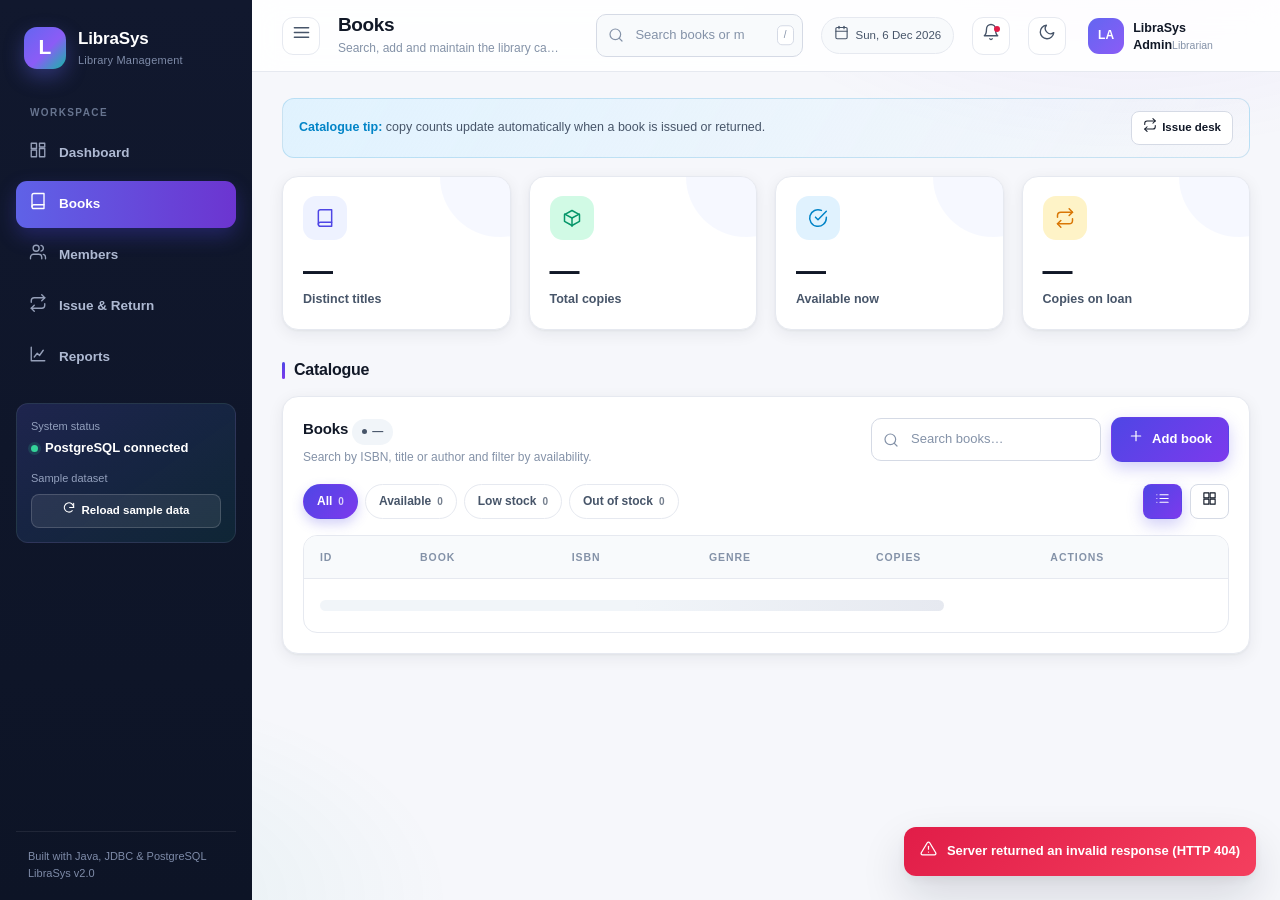
==== web/books.html @ 46d4fd9f "Build LibraSys web UI with modern UX and INR support" ====
<!DOCTYPE html>
<html lang="en">
<head>
<meta charset="utf-8">
<meta name="viewport" content="width=device-width, initial-scale=1">
<title>Books — LibraSys</title>
<link rel="stylesheet" href="css/styles.css">
</head>
<body data-page="books">

<div class="app">
<div class="mobile-overlay" id="mobileOverlay"></div>

<aside class="sidebar" id="sidebar">
    <div class="brand"><div class="brand-mark">L</div><div><div class="brand-name">LibraSys</div><div class="brand-sub">Library Management</div></div></div>
    <div class="nav-label">Workspace</div>
    <nav class="nav">
        <a href="index.html" data-page="dashboard"><span data-icon="dashboard" data-size="18"></span><span>Dashboard</span></a>
        <a href="books.html" data-page="books"><span data-icon="book" data-size="18"></span><span>Books</span></a>
        <a href="members.html" data-page="members"><span data-icon="users" data-size="18"></span><span>Members</span></a>
        <a href="loans.html" data-page="loans"><span data-icon="swap" data-size="18"></span><span>Issue &amp; Return</span></a>
        <a href="reports.html" data-page="reports"><span data-icon="chart" data-size="18"></span><span>Reports</span></a>
    </nav>
    <div class="sidebar-card">
        <div class="label">System status</div><div class="value"><span class="status-dot"></span>PostgreSQL connected</div>
        <div class="label" style="margin-top:12px">Sample dataset</div>
        <button class="btn btn-sm btn-block" id="resetDataBtn" style="margin-top:7px;background:rgba(255,255,255,.08);border-color:rgba(255,255,255,.16);color:#fff">
            <span data-icon="refresh" data-size="14"></span> Reload sample data
        </button>
    </div>
    <div class="sidebar-foot">Built with Java, JDBC &amp; PostgreSQL<br>LibraSys v2.0</div>
</aside>

<div class="main">
    <header class="topbar">
        <button class="icon-btn menu-btn" id="menuBtn" aria-label="Open navigation"><span data-icon="menu" data-size="19"></span></button>
        <div class="page-heading"><h1 class="page-title">Books</h1><div class="page-subtitle">Search, add and maintain the library catalogue</div></div>
        <div class="topbar-spacer"></div>
        <div class="global-search">
            <span class="search-icon" data-icon="search" data-size="16"></span>
            <input class="input" id="globalSearch" type="search" placeholder="Search books or members…" autocomplete="off" aria-label="Global search">
            <span class="search-hint">/</span><div class="search-results" id="searchResults"></div>
        </div>
        <span class="today-pill"><span data-icon="calendar" data-size="15"></span><span id="todayText"></span></span>
        <button class="icon-btn" id="alertBtn" title="Notifications" aria-label="Notifications"><span data-icon="bell" data-size="18"></span><span class="dot"></span></button>
        <button class="icon-btn" id="themeBtn" title="Toggle theme" aria-label="Toggle theme"><span data-icon="moon" data-size="18"></span></button>
        <div class="user-chip"><span class="avatar" style="background:linear-gradient(135deg,#6366f1,#8b5cf6)">LA</span><span class="meta"><span class="name">LibraSys Admin</span><span class="role">Librarian</span></span></div>
    </header>

    <main class="content">
        <div class="notice">
            <span><strong>Catalogue tip:</strong> copy counts update automatically when a book is issued or returned.</span>
            <a class="btn btn-sm" href="loans.html"><span data-icon="swap" data-size="14"></span> Issue desk</a>
        </div>

        <section class="grid grid-4">
            <div class="card stat-card"><div class="stat-top"><div class="stat-icon-tile" data-icon="book" data-size="20"></div></div><div class="stat-value" id="bookStatTitles">—</div><div class="stat-label">Distinct titles</div></div>
            <div class="card stat-card teal"><div class="stat-top"><div class="stat-icon-tile" data-icon="box" data-size="20"></div></div><div class="stat-value" id="bookStatCopies">—</div><div class="stat-label">Total copies</div></div>
            <div class="card stat-card sky"><div class="stat-top"><div class="stat-icon-tile" data-icon="checkCircle" data-size="20"></div></div><div class="stat-value" id="bookStatAvailable">—</div><div class="stat-label">Available now</div></div>
            <div class="card stat-card amber"><div class="stat-top"><div class="stat-icon-tile" data-icon="swap" data-size="20"></div></div><div class="stat-value" id="bookStatOnLoan">—</div><div class="stat-label">Copies on loan</div></div>
        </section>

        <h2 class="section-title">Catalogue</h2>
        <section class="card">
            <div class="card-head">
                <div><h2 class="card-title">Books <span class="badge neutral" id="bookCount">—</span></h2><div class="card-sub">Search by ISBN, title or author and filter by availability.</div></div>
                <div class="toolbar">
                    <div class="search-box" style="width:230px">
                        <span class="search-icon" data-icon="search" data-size="16"></span>
                        <input class="input" id="bookSearch" type="search" placeholder="Search books…" value="">
                    </div>
                    <button class="btn btn-primary" id="addBookBtn"><span data-icon="plus" data-size="16"></span> Add book</button>
                </div>
            </div>
            <div class="toolbar" style="margin-bottom:16px">
                <div class="chips" id="bookChips">
                    <button class="chip active" data-filter="all">All <span class="n" id="chipAll">0</span></button>
                    <button class="chip" data-filter="available">Available <span class="n" id="chipAvailable">0</span></button>
                    <button class="chip" data-filter="low">Low stock <span class="n" id="chipLow">0</span></button>
                    <button class="chip" data-filter="out">Out of stock <span class="n" id="chipOut">0</span></button>
                </div>
                <div class="toolbar-right">
                    <button class="btn btn-sm btn-primary" data-layout="table" title="Table view"><span data-icon="list" data-size="15"></span></button>
                    <button class="btn btn-sm" data-layout="grid" title="Card view"><span data-icon="grid" data-size="15"></span></button>
                </div>
            </div>
            <div id="booksTableWrap" class="table-shell">
                <table>
                    <thead><tr><th>ID</th><th>Book</th><th>ISBN</th><th>Genre</th><th>Copies</th><th>Actions</th></tr></thead>
                    <tbody id="booksBody"><tr><td colspan="6"><div class="skeleton line" style="width:70%"></div></td></tr></tbody>
                </table>
            </div>
            <div id="booksGrid" class="book-grid" style="display:none"></div>
        </section>
    </main>
</div>
</div>

<script src="js/icons.js"></script>
<script src="js/api.js"></script>
<script src="js/pages.js"></script>
</body>
</html>
---- web/css/styles.css ----
/* ==========================================================================
   LibraSys — modern library management UI
   ========================================================================== */

:root {
    --primary: #4f46e5;
    --primary-2: #7c3aed;
    --primary-soft: #eef2ff;
    --accent: #0d9488;
    --success: #059669;
    --success-soft: #d1fae5;
    --warning: #d97706;
    --warning-soft: #fef3c7;
    --danger: #e11d48;
    --danger-soft: #ffe4e6;
    --info: #0284c7;
    --info-soft: #e0f2fe;

    --bg: #f6f7fb;
    --surface: #ffffff;
    --surface-2: #f8fafc;
    --surface-3: #f1f5f9;
    --border: #e6e9f0;
    --border-strong: #d5dae5;
    --text: #111827;
    --text-2: #475569;
    --muted: #8492a8;
    --shadow-sm: 0 1px 2px rgba(16, 24, 40, .05);
    --shadow: 0 4px 16px rgba(16, 24, 40, .07), 0 1px 3px rgba(16, 24, 40, .05);
    --shadow-lg: 0 20px 45px rgba(16, 24, 40, .14), 0 4px 12px rgba(16, 24, 40, .06);
    --radius: 16px;
    --radius-sm: 10px;
    --sidebar-w: 252px;
    --header-h: 72px;
    --ease: cubic-bezier(.2, .8, .2, 1);
}

[data-theme="dark"] {
    --primary: #818cf8;
    --primary-2: #a78bfa;
    --primary-soft: #312e8140;
    --accent: #2dd4bf;
    --success: #34d399;
    --success-soft: #065f4640;
    --warning: #fbbf24;
    --warning-soft: #92400e40;
    --danger: #fb7185;
    --danger-soft: #9f123940;
    --info: #38bdf8;
    --info-soft: #0c4a6e40;

    --bg: #0b1020;
    --surface: #141a2e;
    --surface-2: #1a2138;
    --surface-3: #222b45;
    --border: #28324f;
    --border-strong: #38446a;
    --text: #e8edf9;
    --text-2: #b6c1d8;
    --muted: #8391ad;
    --shadow-sm: 0 1px 2px rgba(0,0,0,.3);
    --shadow: 0 8px 24px rgba(0,0,0,.35);
    --shadow-lg: 0 24px 50px rgba(0,0,0,.5);
}

* { box-sizing: border-box; }

body {
    margin: 0;
    min-height: 100vh;
    font-family: Inter, -apple-system, BlinkMacSystemFont, "Segoe UI", Roboto, "Helvetica Neue", Arial, sans-serif;
    font-size: 14px;
    line-height: 1.55;
    color: var(--text);
    background: var(--bg);
    -webkit-font-smoothing: antialiased;
}

body::before {
    content: "";
    position: fixed;
    inset: 0;
    pointer-events: none;
    z-index: 0;
    background:
        radial-gradient(600px 320px at 88% -8%, rgba(124,58,237,.08), transparent 70%),
        radial-gradient(500px 300px at 8% 100%, rgba(13,148,136,.07), transparent 70%);
}
[data-theme="dark"] body::before { opacity: .6; }

a { color: var(--primary); text-decoration: none; }
a:hover { color: var(--primary-2); }
button, input, select, textarea { font: inherit; }

/* ---------------- App shell ---------------- */
.app { display: flex; min-height: 100vh; position: relative; z-index: 1; }

.sidebar {
    width: var(--sidebar-w);
    flex: 0 0 var(--sidebar-w);
    height: 100vh;
    position: sticky;
    top: 0;
    display: flex;
    flex-direction: column;
    padding: 24px 16px 18px;
    background: linear-gradient(180deg, #11182e 0%, #0d1426 100%);
    color: #aeb9d2;
    z-index: 40;
}
[data-theme="dark"] .sidebar { background: linear-gradient(180deg, #0e1425 0%, #090e1c 100%); border-right: 1px solid var(--border); }

.brand {
    display: flex;
    align-items: center;
    gap: 12px;
    padding: 2px 8px 26px;
    color: #fff;
}
.brand-mark {
    width: 42px; height: 42px;
    border-radius: 13px;
    display: grid; place-items: center;
    background: linear-gradient(135deg, #6366f1, #8b5cf6 55%, #14b8a6);
    box-shadow: 0 8px 20px rgba(99,102,241,.35);
    font-size: 21px; font-weight: 800;
}
.brand-name { font-size: 17px; font-weight: 750; letter-spacing: -.01em; }
.brand-sub { font-size: 11px; color: #7e8ba8; letter-spacing: .02em; }

.nav-label {
    font-size: 10px; font-weight: 700; letter-spacing: .14em; text-transform: uppercase;
    color: #67748f; padding: 10px 14px 9px;
}
.nav { display: flex; flex-direction: column; gap: 4px; }
.nav a {
    display: flex; align-items: center; gap: 12px;
    padding: 11px 13px;
    border-radius: 11px;
    color: #aeb9d2;
    font-weight: 550;
    font-size: 13.5px;
    position: relative;
    transition: background .18s var(--ease), color .18s, transform .18s var(--ease);
}
.nav a svg { flex: 0 0 auto; opacity: .85; }
.nav a:hover { background: rgba(255,255,255,.06); color: #fff; transform: translateX(2px); }
.nav a.active {
    background: linear-gradient(90deg, rgba(99,102,241,.95), rgba(124,58,237,.85));
    color: #fff;
    box-shadow: 0 8px 20px rgba(79,70,229,.3);
}
.nav a.active svg { opacity: 1; }
.nav a .badge-mini { margin-left: auto; background: rgba(255,255,255,.16); border-radius: 99px; padding: 1px 7px; font-size: 10px; }

.sidebar-card {
    margin-top: 22px;
    padding: 14px;
    border-radius: 12px;
    background: linear-gradient(145deg, rgba(99,102,241,.18), rgba(20,184,166,.1));
    border: 1px solid rgba(255,255,255,.08);
}
.sidebar-card .label { font-size: 11px; color: #93a0bd; }
.sidebar-card .value { font-size: 13px; color: #fff; font-weight: 650; margin-top: 3px; }

.sidebar-foot {
    margin-top: auto;
    padding: 16px 12px 0;
    border-top: 1px solid rgba(255,255,255,.08);
    font-size: 11px; color: #7e8ba8;
}
.status-dot {
    display: inline-block; width: 7px; height: 7px; border-radius: 50%;
    background: #34d399; margin-right: 7px;
    box-shadow: 0 0 0 3px rgba(52,211,153,.15);
}

.mobile-overlay {
    display: none; position: fixed; inset: 0; z-index: 35;
    background: rgba(8,12,24,.55); backdrop-filter: blur(2px);
}
.mobile-overlay.show { display: block; }

/* ---------------- Main / topbar ---------------- */
.main { flex: 1; min-width: 0; }

.topbar {
    height: var(--header-h);
    position: sticky; top: 0; z-index: 30;
    display: flex; align-items: center; gap: 18px;
    padding: 0 30px;
    background: color-mix(in srgb, var(--surface) 88%, transparent);
    backdrop-filter: blur(14px);
    border-bottom: 1px solid var(--border);
}
.menu-btn { display: none; }

.page-heading { min-width: 0; }
.page-title { font-size: 19px; font-weight: 750; letter-spacing: -.02em; margin: 0; line-height: 1.2; }
.page-subtitle { color: var(--muted); font-size: 12px; margin-top: 2px; white-space: nowrap; overflow: hidden; text-overflow: ellipsis; }

.topbar-spacer { flex: 1; }

.global-search { position: relative; width: 300px; max-width: 34vw; }
.global-search .search-icon { position: absolute; left: 12px; top: 50%; transform: translateY(-50%); color: var(--muted); pointer-events: none; display: flex; }
.global-search .input { padding-left: 38px; padding-right: 44px; background: var(--surface-2); }
.search-hint {
    position: absolute; right: 9px; top: 50%; transform: translateY(-50%);
    font-size: 10px; color: var(--muted); border: 1px solid var(--border-strong);
    border-radius: 5px; padding: 1px 6px; background: var(--surface);
}
.search-results {
    display: none; position: absolute; top: calc(100% + 8px); left: 0; right: 0;
    background: var(--surface); border: 1px solid var(--border); border-radius: 12px;
    box-shadow: var(--shadow-lg); overflow: hidden; z-index: 60; max-height: 360px; overflow-y: auto;
}
.search-results.show { display: block; animation: pop .16s var(--ease); }
.search-group { padding: 8px 10px 4px; font-size: 10px; font-weight: 750; letter-spacing: .1em; text-transform: uppercase; color: var(--muted); }
.search-item { display: flex; align-items: center; gap: 10px; padding: 9px 12px; color: var(--text); width: 100%; border: 0; background: transparent; text-align: left; cursor: pointer; }
.search-item:hover, .search-item:focus-visible { background: var(--primary-soft); }
.search-item .si-title { font-size: 13px; font-weight: 600; }
.search-item .si-sub { font-size: 11px; color: var(--muted); }
.search-empty { padding: 14px; color: var(--muted); font-size: 12px; text-align: center; }

.icon-btn {
    width: 38px; height: 38px; flex: 0 0 38px;
    display: grid; place-items: center;
    border: 1px solid var(--border); border-radius: 11px;
    background: var(--surface); color: var(--text-2);
    cursor: pointer; transition: .18s var(--ease);
    position: relative;
}
.icon-btn:hover { border-color: var(--primary); color: var(--primary); background: var(--primary-soft); transform: translateY(-1px); }
.icon-btn .dot { position: absolute; top: 8px; right: 9px; width: 6px; height: 6px; border-radius: 50%; background: var(--danger); }
.icon-btn.primary { background: linear-gradient(135deg, var(--primary), var(--primary-2)); color: #fff; border-color: transparent; box-shadow: 0 6px 14px rgba(79,70,229,.28); }
.icon-btn.primary:hover { color: #fff; filter: brightness(1.08); }

.user-chip { display: flex; align-items: center; gap: 9px; padding-left: 4px; }
.user-chip .meta { line-height: 1.2; }
.user-chip .name { font-size: 12.5px; font-weight: 650; }
.user-chip .role { font-size: 10.5px; color: var(--muted); }

.today-pill {
    display: inline-flex; align-items: center; gap: 7px;
    padding: 7px 12px; border-radius: 99px;
    background: var(--surface-2); border: 1px solid var(--border);
    color: var(--text-2); font-size: 11.5px; white-space: nowrap;
}

/* ---------------- Content ---------------- */
.content { padding: 26px 30px 46px; max-width: 1560px; margin: 0 auto; }

.grid { display: grid; gap: 18px; }
.grid-4 { grid-template-columns: repeat(4, minmax(0, 1fr)); }
.grid-3 { grid-template-columns: repeat(3, minmax(0, 1fr)); }
.grid-2 { grid-template-columns: repeat(2, minmax(0, 1fr)); }
.mt-18 { margin-top: 18px; }
.mt-26 { margin-top: 26px; }

.card {
    background: var(--surface);
    border: 1px solid var(--border);
    border-radius: var(--radius);
    box-shadow: var(--shadow);
    padding: 20px;
    position: relative;
    transition: box-shadow .25s var(--ease), transform .25s var(--ease), border-color .25s;
}
.card:hover { box-shadow: var(--shadow-lg); border-color: var(--border-strong); }
.card.flush { padding: 0; overflow: hidden; }

.card-head {
    display: flex; align-items: flex-start; justify-content: space-between;
    gap: 14px; margin-bottom: 18px; flex-wrap: wrap;
}
.card-title { font-size: 15px; font-weight: 700; letter-spacing: -.01em; margin: 0; }
.card-sub { color: var(--muted); font-size: 12px; margin-top: 3px; }
.card-actions { display: flex; gap: 8px; align-items: center; flex-wrap: wrap; }

.section-title {
    font-size: 16px; font-weight: 750; letter-spacing: -.015em;
    margin: 28px 0 14px; display: flex; align-items: center; gap: 9px;
}
.section-title::before {
    content: ""; width: 3px; height: 17px; border-radius: 3px;
    background: linear-gradient(var(--primary), var(--primary-2));
}

/* ---------------- Hero ---------------- */
.hero {
    position: relative; overflow: hidden;
    border-radius: 20px;
    padding: 28px 30px;
    color: #fff;
    background: linear-gradient(120deg, #4338ca 0%, #6d28d9 52%, #0f766e 130%);
    box-shadow: 0 18px 40px rgba(79,70,229,.28);
    display: flex; align-items: center; justify-content: space-between; gap: 24px; flex-wrap: wrap;
}
.hero::after, .hero::before {
    content: ""; position: absolute; border-radius: 50%; border: 1px solid rgba(255,255,255,.16);
}
.hero::before { width: 320px; height: 320px; right: -70px; top: -150px; }
.hero::after { width: 220px; height: 220px; right: 90px; bottom: -170px; }
.hero-content { position: relative; z-index: 1; }
.hero-eyebrow { font-size: 11px; font-weight: 700; letter-spacing: .14em; text-transform: uppercase; color: rgba(255,255,255,.7); }
.hero h2 { margin: 7px 0 6px; font-size: 26px; font-weight: 760; letter-spacing: -.025em; }
.hero p { margin: 0; color: rgba(255,255,255,.78); font-size: 13px; max-width: 520px; }
.hero-actions { position: relative; z-index: 1; display: flex; gap: 10px; flex-wrap: wrap; }
.hero .btn-light { background: #fff; color: #4338ca; border-color: #fff; }
.hero .btn-light:hover { background: #f5f3ff; color: #4338ca; }
.hero .btn-ghost { background: rgba(255,255,255,.12); color: #fff; border-color: rgba(255,255,255,.35); }
.hero .btn-ghost:hover { background: rgba(255,255,255,.2); color: #fff; }
.hero-stats { display: flex; gap: 26px; position: relative; z-index: 1; }
.hero-stat .v { font-size: 22px; font-weight: 750; }
.hero-stat .l { font-size: 11px; color: rgba(255,255,255,.72); }

/* ---------------- Stats ---------------- */
.stat-card { padding: 19px 20px; overflow: hidden; }
.stat-card::after {
    content: ""; position: absolute; width: 120px; height: 120px; border-radius: 50%;
    right: -50px; top: -60px; background: var(--primary-soft); opacity: .55;
}
.stat-top { display: flex; align-items: flex-start; justify-content: space-between; gap: 12px; position: relative; z-index: 1; }
.stat-icon-tile {
    width: 44px; height: 44px; border-radius: 13px; display: grid; place-items: center;
    background: var(--primary-soft); color: var(--primary);
}
.stat-card.teal .stat-icon-tile { background: var(--success-soft); color: var(--success); }
.stat-card.amber .stat-icon-tile { background: var(--warning-soft); color: var(--warning); }
.stat-card.rose .stat-icon-tile { background: var(--danger-soft); color: var(--danger); }
.stat-card.sky .stat-icon-tile { background: var(--info-soft); color: var(--info); }
.stat-value { font-size: 30px; font-weight: 780; letter-spacing: -.035em; line-height: 1.15; margin-top: 14px; }
.stat-label { color: var(--text-2); font-size: 12.5px; margin-top: 2px; font-weight: 550; }
.stat-meter { height: 5px; border-radius: 99px; background: var(--surface-3); margin-top: 14px; overflow: hidden; }
.stat-meter i { display: block; height: 100%; border-radius: 99px; background: linear-gradient(90deg, var(--primary), var(--primary-2)); transition: width .7s var(--ease); }
.stat-card.teal .stat-meter i { background: linear-gradient(90deg, #10b981, #14b8a6); }
.stat-card.amber .stat-meter i { background: linear-gradient(90deg, #f59e0b, #fbbf24); }
.stat-card.rose .stat-meter i { background: linear-gradient(90deg, #f43f5e, #fb7185); }
.stat-foot { margin-top: 10px; font-size: 11px; color: var(--muted); display: flex; align-items: center; gap: 6px; }

/* ---------------- Buttons ---------------- */
.btn {
    display: inline-flex; align-items: center; justify-content: center; gap: 8px;
    padding: 10px 16px; border-radius: 11px;
    border: 1px solid var(--border-strong); background: var(--surface); color: var(--text);
    font-size: 13px; font-weight: 650; cursor: pointer;
    transition: transform .16s var(--ease), box-shadow .16s, background .16s, border-color .16s, color .16s;
    white-space: nowrap;
}
.btn:hover { transform: translateY(-1px); box-shadow: var(--shadow-sm); border-color: var(--primary); color: var(--primary); }
.btn:active { transform: translateY(0); }
.btn-primary { background: linear-gradient(135deg, var(--primary), var(--primary-2)); color: #fff; border-color: transparent; box-shadow: 0 6px 16px rgba(79,70,229,.26); }
.btn-primary:hover { color: #fff; filter: brightness(1.07); }
.btn-teal { background: linear-gradient(135deg, #0d9488, #14b8a6); color: #fff; border-color: transparent; box-shadow: 0 6px 16px rgba(13,148,136,.25); }
.btn-teal:hover { color: #fff; filter: brightness(1.07); }
.btn-danger { color: var(--danger); border-color: color-mix(in srgb, var(--danger) 30%, var(--border)); background: var(--danger-soft); }
.btn-danger:hover { color: #fff; background: var(--danger); border-color: var(--danger); }
.btn-ghost { background: transparent; border-color: transparent; color: var(--text-2); }
.btn-ghost:hover { background: var(--surface-3); color: var(--primary); }
.btn-sm { padding: 6px 11px; font-size: 11.5px; border-radius: 8px; gap: 5px; }
.btn-xs { padding: 4px 8px; font-size: 11px; border-radius: 7px; gap: 4px; }
.btn:disabled { opacity: .5; cursor: not-allowed; transform: none; box-shadow: none; }
.btn-block { width: 100%; }

/* ---------------- Inputs ---------------- */
.input, .select, textarea.input {
    width: 100%;
    padding: 10px 12px;
    border: 1px solid var(--border-strong);
    border-radius: 10px;
    background: var(--surface);
    color: var(--text);
    font-size: 13px;
    outline: none;
    transition: border-color .16s, box-shadow .16s, background .16s;
}
.input::placeholder { color: var(--muted); }
.input:focus, .select:focus {
    border-color: var(--primary);
    box-shadow: 0 0 0 4px color-mix(in srgb, var(--primary) 13%, transparent);
}
.select { appearance: none; padding-right: 34px; background-image: url("data:image/svg+xml,%3Csvg xmlns='http://www.w3.org/2000/svg' width='14' height='14' viewBox='0 0 24 24' fill='none' stroke='%238492a8' stroke-width='2'%3E%3Cpath d='M6 9l6 6 6-6'/%3E%3C/svg%3E"); background-repeat: no-repeat; background-position: right 11px center; }
.search-box { position: relative; }
.search-box .search-icon { position: absolute; left: 12px; top: 50%; transform: translateY(-50%); color: var(--muted); display: flex; }
.search-box .input { padding-left: 39px; }

.field label { display: block; font-size: 12px; font-weight: 650; color: var(--text-2); margin-bottom: 6px; }
.field .help { font-size: 11px; color: var(--muted); margin-top: 5px; }
.form-grid { display: grid; grid-template-columns: repeat(2, minmax(0, 1fr)); gap: 16px; }
.field.full { grid-column: 1 / -1; }

.toolbar { display: flex; align-items: center; gap: 10px; flex-wrap: wrap; }
.toolbar-right { margin-left: auto; display: flex; gap: 8px; align-items: center; flex-wrap: wrap; }

.chips { display: flex; gap: 7px; flex-wrap: wrap; }
.chip {
    display: inline-flex; align-items: center; gap: 6px;
    padding: 7px 13px; border-radius: 99px;
    border: 1px solid var(--border); background: var(--surface);
    color: var(--text-2); font-size: 12px; font-weight: 600; cursor: pointer;
    transition: .16s var(--ease);
}
.chip:hover { border-color: var(--primary); color: var(--primary); }
.chip.active { background: linear-gradient(135deg, var(--primary), var(--primary-2)); color: #fff; border-color: transparent; box-shadow: 0 5px 12px rgba(79,70,229,.25); }
.chip .n { font-size: 10px; opacity: .75; }

/* ---------------- Tables ---------------- */
.table-shell { border: 1px solid var(--border); border-radius: 14px; overflow: auto; background: var(--surface); }
.table-shell.plain { border: 0; border-radius: 0; }
table { width: 100%; border-collapse: collapse; font-size: 13px; }
thead th {
    position: sticky; top: 0; z-index: 2;
    text-align: left; padding: 13px 16px;
    background: var(--surface-2);
    color: var(--muted); font-size: 10.5px; font-weight: 750;
    letter-spacing: .09em; text-transform: uppercase;
    border-bottom: 1px solid var(--border); white-space: nowrap;
}
tbody td { padding: 13px 16px; border-bottom: 1px solid var(--border); vertical-align: middle; }
tbody tr:last-child td { border-bottom: 0; }
tbody tr { transition: background .15s; }
tbody tr:hover { background: color-mix(in srgb, var(--primary) 4%, var(--surface)); }
td .sub { display: block; color: var(--muted); font-size: 11px; margin-top: 2px; }
.num { font-variant-numeric: tabular-nums; white-space: nowrap; }
.actions { display: flex; gap: 6px; flex-wrap: wrap; }

.cell-primary { display: flex; align-items: center; gap: 11px; min-width: 0; }
.cell-primary strong { font-weight: 650; }
.cell-primary .sub { margin-top: 1px; }

.cover {
    width: 38px; height: 46px; flex: 0 0 38px;
    border-radius: 6px; display: grid; place-items: center;
    color: #fff; font-size: 15px; font-weight: 800;
    box-shadow: inset -3px 0 0 rgba(0,0,0,.16), 0 3px 8px rgba(16,24,40,.14);
}
.avatar {
    width: 36px; height: 36px; flex: 0 0 36px;
    border-radius: 11px; display: grid; place-items: center;
    color: #fff; font-size: 12px; font-weight: 750; letter-spacing: .02em;
}
.avatar.sm { width: 28px; height: 28px; border-radius: 9px; font-size: 10px; }

.stock { display: inline-flex; align-items: center; gap: 9px; }
.stock-bar { width: 52px; height: 6px; border-radius: 99px; background: var(--surface-3); overflow: hidden; }
.stock-bar i { display: block; height: 100%; border-radius: 99px; background: linear-gradient(90deg, var(--success), #34d399); }
.stock.low .stock-bar i { background: linear-gradient(90deg, var(--warning), #fbbf24); }
.stock.out .stock-bar i { background: var(--danger); }

.badge {
    display: inline-flex; align-items: center; gap: 5px;
    padding: 4px 10px; border-radius: 99px;
    font-size: 11px; font-weight: 700; white-space: nowrap;
}
.badge::before { content: ""; width: 5px; height: 5px; border-radius: 50%; background: currentColor; }
.badge.success { background: var(--success-soft); color: var(--success); }
.badge.danger { background: var(--danger-soft); color: var(--danger); }
.badge.warning { background: var(--warning-soft); color: var(--warning); }
.badge.neutral { background: var(--surface-3); color: var(--text-2); }
.badge.info { background: var(--info-soft); color: var(--info); }

.switch {
    width: 38px; height: 21px; border-radius: 99px; border: 0;
    background: var(--border-strong); position: relative; cursor: pointer; transition: background .2s;
    padding: 0; flex: 0 0 38px;
}
.switch::after {
    content: ""; position: absolute; top: 3px; left: 3px; width: 15px; height: 15px;
    border-radius: 50%; background: #fff; box-shadow: 0 1px 3px rgba(0,0,0,.25); transition: transform .2s var(--ease);
}
.switch.on { background: linear-gradient(90deg, var(--success), #34d399); }
.switch.on::after { transform: translateX(17px); }

/* ---------------- Book cards ---------------- */
.book-grid { display: grid; grid-template-columns: repeat(auto-fill, minmax(258px, 1fr)); gap: 16px; }
.book-card {
    border: 1px solid var(--border); border-radius: 14px; background: var(--surface);
    padding: 16px; transition: .22s var(--ease); position: relative; overflow: hidden;
}
.book-card:hover { transform: translateY(-3px); box-shadow: var(--shadow-lg); border-color: var(--primary); }
.book-card .top { display: flex; gap: 13px; align-items: flex-start; }
.book-card .title { font-size: 14px; font-weight: 700; line-height: 1.3; margin: 0 0 3px; }
.book-card .author { font-size: 12px; color: var(--muted); }
.book-card .meta-row { display: flex; justify-content: space-between; align-items: center; margin-top: 14px; font-size: 11.5px; color: var(--muted); }
.book-card .card-actions { display: flex; gap: 6px; margin-top: 14px; padding-top: 13px; border-top: 1px solid var(--border); }
.book-card .genre-pill { background: var(--primary-soft); color: var(--primary); padding: 3px 9px; border-radius: 99px; font-size: 10px; font-weight: 700; }

/* ---------------- Empty / skeleton ---------------- */
.empty-state { padding: 48px 20px; text-align: center; color: var(--muted); }
.empty-state .empty-icon {
    width: 62px; height: 62px; margin: 0 auto 14px;
    border-radius: 19px; display: grid; place-items: center;
    background: var(--surface-3); color: var(--muted);
}
.empty-state strong { display: block; color: var(--text); font-size: 14px; margin-bottom: 4px; }
.empty-state p { margin: 0 0 14px; font-size: 12.5px; }

.skeleton { border-radius: 7px; background: linear-gradient(90deg, var(--surface-3) 25%, var(--border) 50%, var(--surface-3) 75%); background-size: 200% 100%; animation: shimmer 1.3s infinite; }
.skeleton.line { height: 11px; margin: 8px 0; }
@keyframes shimmer { to { background-position: -200% 0; } }

/* ---------------- Tabs ---------------- */
.tabs { display: flex; gap: 6px; border-bottom: 1px solid var(--border); margin-bottom: 18px; overflow-x: auto; }
.tab {
    display: inline-flex; align-items: center; gap: 7px;
    padding: 11px 16px; border: 0; background: transparent;
    color: var(--text-2); font-size: 13px; font-weight: 650; cursor: pointer;
    border-bottom: 2px solid transparent; white-space: nowrap; transition: .18s;
}
.tab:hover { color: var(--primary); }
.tab.active { color: var(--primary); border-bottom-color: var(--primary); }
.tab .count { background: var(--surface-3); color: var(--text-2); border-radius: 99px; padding: 1px 8px; font-size: 10.5px; }
.tab.active .count { background: var(--primary); color: #fff; }

/* ---------------- Modal ---------------- */
.backdrop {
    position: fixed; inset: 0; z-index: 80;
    display: none; align-items: center; justify-content: center; padding: 20px;
    background: rgba(9, 13, 25, .55); backdrop-filter: blur(5px);
}
.backdrop.show { display: flex; animation: fade .18s ease; }
.modal {
    width: 100%; max-width: 540px; max-height: 88vh; overflow: auto;
    background: var(--surface); border: 1px solid var(--border);
    border-radius: 18px; box-shadow: var(--shadow-lg);
    animation: pop .2s var(--ease);
}
.modal.wide { max-width: 820px; }
.modal-head {
    padding: 20px 24px; border-bottom: 1px solid var(--border);
    display: flex; align-items: center; justify-content: space-between; gap: 14px;
    background: linear-gradient(120deg, var(--primary-soft), transparent);
    border-radius: 18px 18px 0 0;
}
.modal-head h3 { margin: 0; font-size: 16px; font-weight: 750; }
.modal-close { border: 0; background: transparent; color: var(--muted); cursor: pointer; display: grid; place-items: center; width: 30px; height: 30px; border-radius: 8px; }
.modal-close:hover { background: var(--surface-3); color: var(--danger); }
.modal-body { padding: 24px; }
.modal-foot { padding: 16px 24px; border-top: 1px solid var(--border); display: flex; justify-content: flex-end; gap: 9px; background: var(--surface-2); border-radius: 0 0 18px 18px; }
.confirm-icon { width: 48px; height: 48px; border-radius: 14px; display: grid; place-items: center; background: var(--danger-soft); color: var(--danger); margin-bottom: 14px; }
.confirm-icon.info { background: var(--info-soft); color: var(--info); }

/* ---------------- Toast ---------------- */
.toast-area { position: fixed; right: 24px; bottom: 24px; z-index: 120; display: flex; flex-direction: column; gap: 10px; }
.toast {
    display: flex; align-items: center; gap: 10px;
    min-width: 270px; max-width: 390px;
    padding: 13px 16px; border-radius: 12px;
    color: #fff; font-weight: 600; font-size: 13px;
    box-shadow: var(--shadow-lg); animation: toastIn .24s var(--ease);
}
.toast.success { background: linear-gradient(135deg, #059669, #10b981); }
.toast.error { background: linear-gradient(135deg, #e11d48, #f43f5e); }
.toast.info { background: linear-gradient(135deg, #1e293b, #334155); }
.toast.out { animation: toastOut .2s ease forwards; }
@keyframes toastIn { from { opacity: 0; transform: translateX(24px) scale(.96); } to { opacity: 1; transform: none; } }
@keyframes toastOut { to { opacity: 0; transform: translateX(24px); } }
@keyframes pop { from { opacity: 0; transform: translateY(8px) scale(.98); } to { opacity: 1; transform: none; } }
@keyframes fade { from { opacity: 0; } to { opacity: 1; } }

/* ---------------- Callout / charts / timeline ---------------- */
.callout {
    display: flex; gap: 12px; align-items: flex-start;
    padding: 14px 16px; border-radius: 12px;
    background: var(--info-soft); color: var(--info); font-size: 12.5px;
    border: 1px solid color-mix(in srgb, var(--info) 20%, transparent);
}
.callout.warn { background: var(--warning-soft); color: var(--warning); border-color: color-mix(in srgb, var(--warning) 22%, transparent); }
.callout.danger { background: var(--danger-soft); color: var(--danger); border-color: color-mix(in srgb, var(--danger) 22%, transparent); }
.callout.success { background: var(--success-soft); color: var(--success); border-color: color-mix(in srgb, var(--success) 22%, transparent); }
.callout strong { display: block; margin-bottom: 2px; font-size: 13px; }
.callout span { color: var(--text-2); }

.bar-row { display: grid; grid-template-columns: 120px 1fr 38px; align-items: center; gap: 12px; margin: 13px 0; font-size: 12px; }
.bar-track { height: 9px; border-radius: 99px; background: var(--surface-3); overflow: hidden; }
.bar-fill { height: 100%; border-radius: 99px; background: linear-gradient(90deg, var(--primary), var(--primary-2)); transition: width .8s var(--ease); }
.bar-fill.teal { background: linear-gradient(90deg, #14b8a6, #0d9488); }
.bar-fill.amber { background: linear-gradient(90deg, #fbbf24, #d97706); }
.bar-fill.rose { background: linear-gradient(90deg, #fb7185, #e11d48); }
.bar-label { color: var(--text-2); overflow: hidden; text-overflow: ellipsis; white-space: nowrap; }
.bar-value { text-align: right; font-weight: 750; font-variant-numeric: tabular-nums; }

.donut-wrap { display: flex; align-items: center; gap: 22px; flex-wrap: wrap; }
.donut {
    width: 132px; height: 132px; flex: 0 0 132px; border-radius: 50%;
    display: grid; place-items: center; position: relative;
    background: conic-gradient(var(--success) 0 60%, var(--warning) 60% 75%, var(--danger) 75% 100%);
}
.donut::after { content: ""; position: absolute; inset: 17px; border-radius: 50%; background: var(--surface); }
.donut-center { position: relative; z-index: 1; text-align: center; }
.donut-center .v { font-size: 21px; font-weight: 780; letter-spacing: -.03em; }
.donut-center .l { font-size: 10px; color: var(--muted); }
.legend { display: flex; flex-direction: column; gap: 9px; font-size: 12px; }
.legend div { display: flex; align-items: center; gap: 8px; color: var(--text-2); }
.legend i { width: 9px; height: 9px; border-radius: 3px; }
.legend b { margin-left: auto; color: var(--text); }

.timeline { position: relative; padding-left: 22px; }
.timeline::before { content: ""; position: absolute; left: 6px; top: 5px; bottom: 5px; width: 2px; background: var(--border); }
.tl-item { position: relative; padding: 0 0 18px 4px; }
.tl-item::before {
    content: ""; position: absolute; left: -20px; top: 5px; width: 10px; height: 10px;
    border-radius: 50%; background: var(--surface); border: 2px solid var(--primary);
}
.tl-item.warn::before { border-color: var(--danger); }
.tl-title { font-size: 12.5px; font-weight: 650; }
.tl-sub { font-size: 11px; color: var(--muted); margin-top: 2px; }

.quick-list { display: flex; flex-direction: column; gap: 9px; }
.quick-item {
    display: flex; align-items: center; gap: 12px;
    padding: 12px 13px; border: 1px solid var(--border); border-radius: 12px;
    color: var(--text); background: var(--surface); transition: .18s var(--ease);
}
.quick-item:hover { border-color: var(--primary); background: var(--primary-soft); transform: translateX(3px); }
.quick-item .qi-icon { width: 35px; height: 35px; border-radius: 10px; display: grid; place-items: center; background: var(--primary-soft); color: var(--primary); }
.quick-item .qi-title { font-size: 12.5px; font-weight: 650; }
.quick-item .qi-sub { font-size: 11px; color: var(--muted); }
.quick-item .qi-arrow { margin-left: auto; color: var(--muted); display: flex; }

.rule-list { margin: 0; padding: 0; list-style: none; }
.rule-list li { display: flex; gap: 10px; align-items: flex-start; padding: 9px 0; border-bottom: 1px solid var(--border); font-size: 12.5px; color: var(--text-2); }
.rule-list li:last-child { border-bottom: 0; }
.rule-list .ri { color: var(--primary); display: flex; margin-top: 1px; }
.rule-list strong { color: var(--text); }

.notice {
    display: flex; align-items: center; justify-content: space-between; gap: 12px;
    padding: 12px 16px; border-radius: 12px; margin-bottom: 18px;
    background: linear-gradient(120deg, var(--info-soft), transparent);
    border: 1px solid color-mix(in srgb, var(--info) 18%, transparent);
    font-size: 12.5px; color: var(--text-2);
}
.notice strong { color: var(--info); }

/* ---------------- Issue form preview ---------------- */
.issue-layout { display: grid; grid-template-columns: 1fr 1fr 260px; gap: 16px; align-items: end; }
.selection-preview {
    border: 1px dashed var(--border-strong); border-radius: 12px; padding: 12px 14px;
    background: var(--surface-2); min-height: 66px; display: flex; align-items: center; gap: 11px;
}
.selection-preview.filled { border-style: solid; border-color: var(--primary); background: var(--primary-soft); }
.selection-preview .sp-icon { width: 36px; height: 36px; border-radius: 10px; display: grid; place-items: center; background: var(--surface); color: var(--muted); }
.selection-preview.filled .sp-icon { color: var(--primary); }
.selection-preview .sp-title { font-size: 12.5px; font-weight: 650; }
.selection-preview .sp-sub { font-size: 11px; color: var(--muted); }

.footer-note { text-align: center; color: var(--muted); font-size: 11px; padding: 24px 0 4px; }

/* ---------------- Responsive ---------------- */
@media (max-width: 1280px) {
    .global-search { width: 230px; }
    .issue-layout { grid-template-columns: 1fr 1fr; }
    .issue-layout .issue-action { grid-column: 1 / -1; }
}
@media (max-width: 1100px) {
    .grid-4 { grid-template-columns: repeat(2, minmax(0, 1fr)); }
    .global-search { display: none; }
}
@media (max-width: 900px) {
    .app { display: block; }
    .sidebar {
        position: fixed; left: 0; top: 0; bottom: 0; height: 100vh;
        transform: translateX(-102%); transition: transform .25s var(--ease);
        box-shadow: var(--shadow-lg);
    }
    .sidebar.open { transform: none; }
    .menu-btn { display: grid; }
    .topbar { padding: 0 16px; height: 64px; }
    .content { padding: 20px 16px 36px; }
    .grid-4, .grid-3, .grid-2 { grid-template-columns: 1fr; }
    .grid-4.keep-two { grid-template-columns: repeat(2, minmax(0, 1fr)); }
    .user-chip .meta, .today-pill { display: none; }
    .hero { padding: 22px; }
    .hero h2 { font-size: 22px; }
    .hero-stats { gap: 18px; }
    .form-grid { grid-template-columns: 1fr; }
}
@media (max-width: 560px) {
    .grid-4.keep-two { grid-template-columns: 1fr; }
    .hero-stats { width: 100%; }
    .book-grid { grid-template-columns: 1fr; }
    .toast-area { right: 12px; left: 12px; bottom: 12px; }
    .toast { max-width: none; }
}

@media print {
    .sidebar, .topbar, .toolbar, .btn, .toast-area, .backdrop, .footer-note { display: none !important; }
    body { background: #fff; color: #000; }
    body::before { display: none; }
    .app, .main { display: block; }
    .content { padding: 0; max-width: none; }
    .card, .table-shell { box-shadow: none; break-inside: avoid; border-color: #ccc; }
    .hero { background: #eee !important; color: #000 !important; }
}
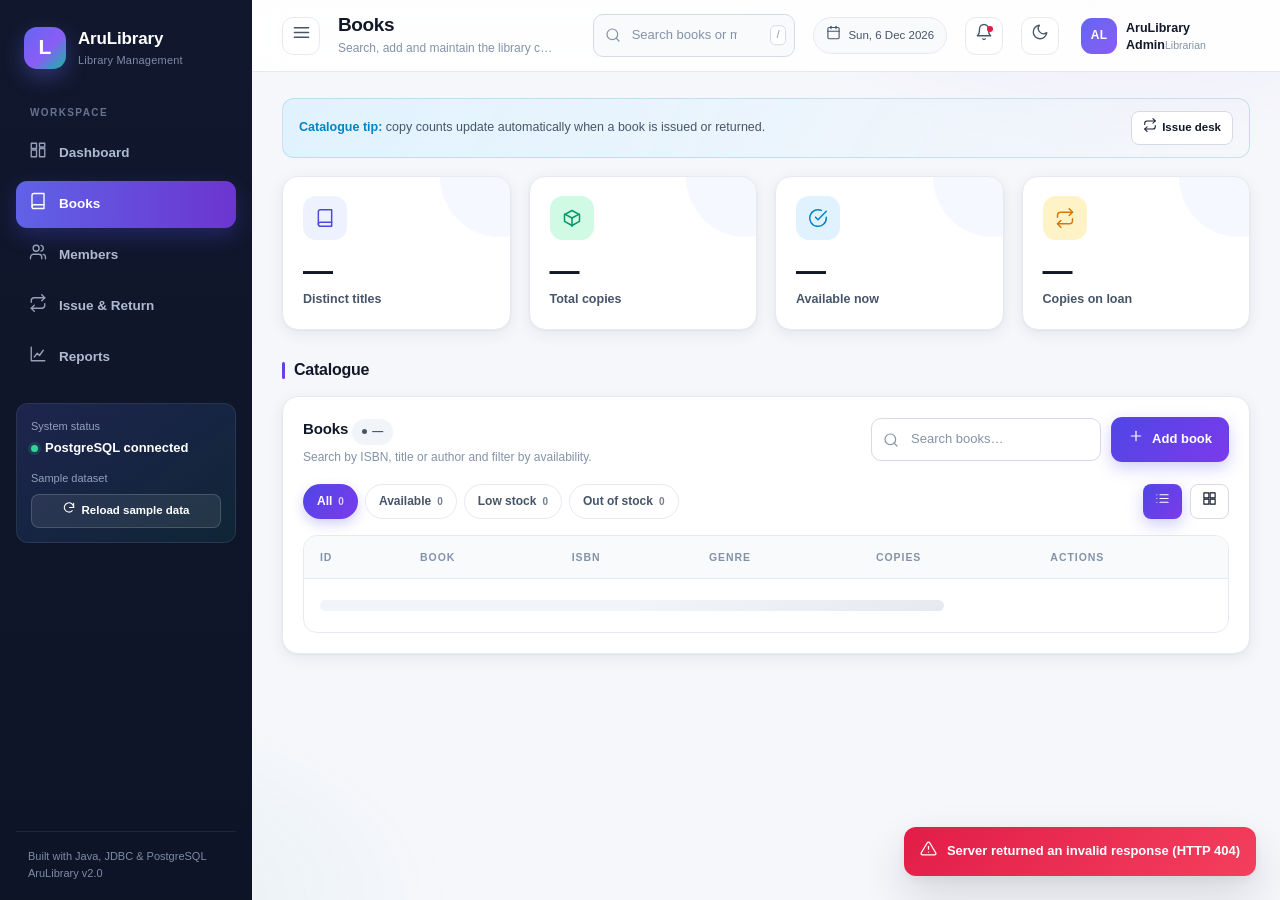
==== commit 76c30471: "Rebrand to AruLibrary and upgrade Render to always-on plans" ====
--- a/web/books.html
+++ b/web/books.html
@@ -3,7 +3,7 @@
 <head>
 <meta charset="utf-8">
 <meta name="viewport" content="width=device-width, initial-scale=1">
-<title>Books — LibraSys</title>
+<title>Books — AruLibrary</title>
 <link rel="stylesheet" href="css/styles.css">
 </head>
 <body data-page="books">
@@ -12,7 +12,7 @@
 <div class="mobile-overlay" id="mobileOverlay"></div>
 
 <aside class="sidebar" id="sidebar">
-    <div class="brand"><div class="brand-mark">L</div><div><div class="brand-name">LibraSys</div><div class="brand-sub">Library Management</div></div></div>
+    <div class="brand"><div class="brand-mark">L</div><div><div class="brand-name">AruLibrary</div><div class="brand-sub">Library Management</div></div></div>
     <div class="nav-label">Workspace</div>
     <nav class="nav">
         <a href="index.html" data-page="dashboard"><span data-icon="dashboard" data-size="18"></span><span>Dashboard</span></a>
@@ -28,7 +28,7 @@
             <span data-icon="refresh" data-size="14"></span> Reload sample data
         </button>
     </div>
-    <div class="sidebar-foot">Built with Java, JDBC &amp; PostgreSQL<br>LibraSys v2.0</div>
+    <div class="sidebar-foot">Built with Java, JDBC &amp; PostgreSQL<br>AruLibrary v2.0</div>
 </aside>
 
 <div class="main">
@@ -44,7 +44,7 @@
         <span class="today-pill"><span data-icon="calendar" data-size="15"></span><span id="todayText"></span></span>
         <button class="icon-btn" id="alertBtn" title="Notifications" aria-label="Notifications"><span data-icon="bell" data-size="18"></span><span class="dot"></span></button>
         <button class="icon-btn" id="themeBtn" title="Toggle theme" aria-label="Toggle theme"><span data-icon="moon" data-size="18"></span></button>
-        <div class="user-chip"><span class="avatar" style="background:linear-gradient(135deg,#6366f1,#8b5cf6)">LA</span><span class="meta"><span class="name">LibraSys Admin</span><span class="role">Librarian</span></span></div>
+        <div class="user-chip"><span class="avatar" style="background:linear-gradient(135deg,#6366f1,#8b5cf6)">AL</span><span class="meta"><span class="name">AruLibrary Admin</span><span class="role">Librarian</span></span></div>
     </header>
 
     <main class="content">
--- a/web/css/styles.css
+++ b/web/css/styles.css
@@ -1,5 +1,5 @@
 /* ==========================================================================
-   LibraSys — modern library management UI
+   AruLibrary — modern library management UI
    ========================================================================== */
 
 :root {
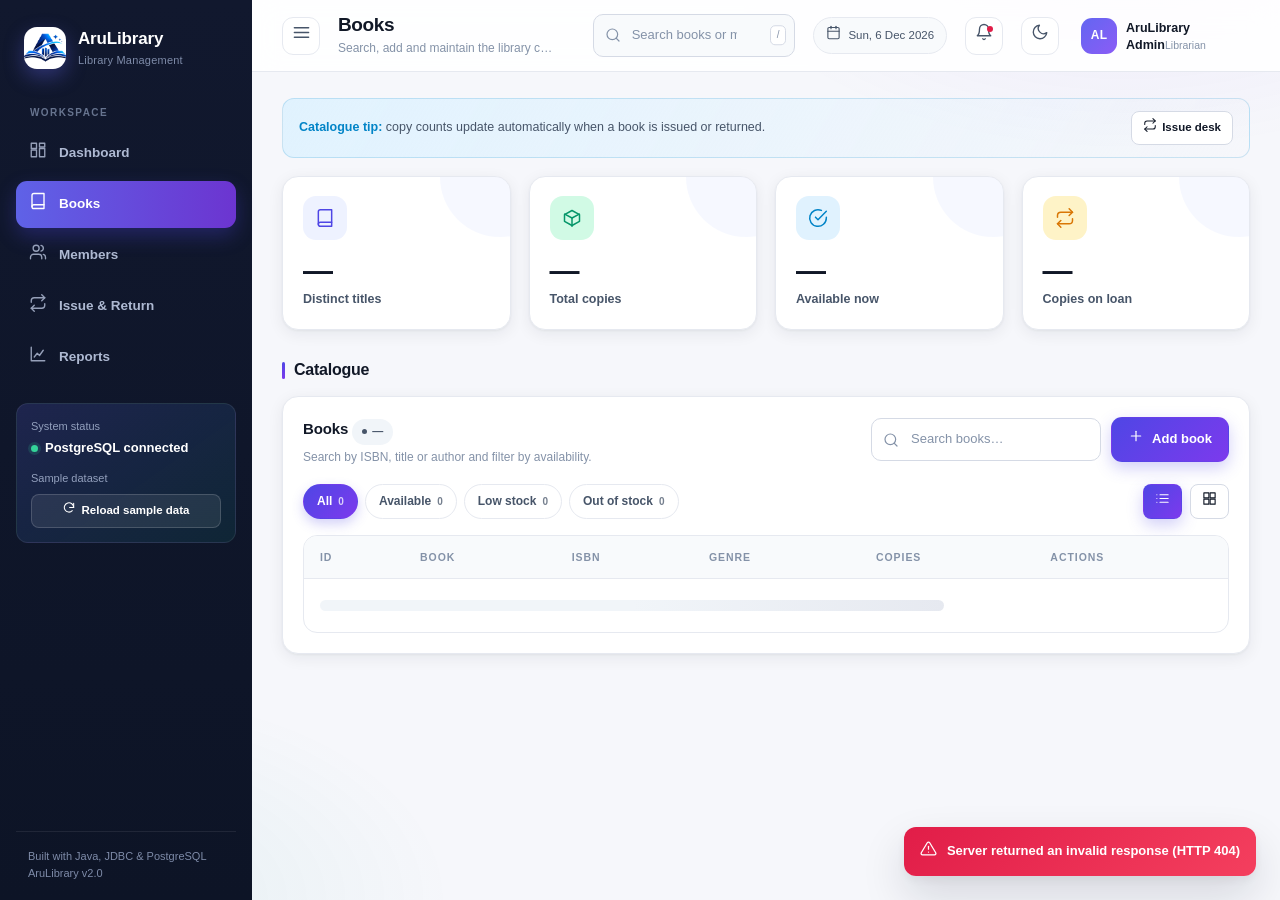
==== commit 9a0d983a: "Use logo image in web UI branding" ====
--- a/web/books.html
+++ b/web/books.html
@@ -4,6 +4,7 @@
 <meta charset="utf-8">
 <meta name="viewport" content="width=device-width, initial-scale=1">
 <title>Books — AruLibrary</title>
+<link rel="icon" type="image/png" href="logo.png">
 <link rel="stylesheet" href="css/styles.css">
 </head>
 <body data-page="books">
@@ -12,7 +13,7 @@
 <div class="mobile-overlay" id="mobileOverlay"></div>
 
 <aside class="sidebar" id="sidebar">
-    <div class="brand"><div class="brand-mark">L</div><div><div class="brand-name">AruLibrary</div><div class="brand-sub">Library Management</div></div></div>
+    <div class="brand"><img class="brand-mark" src="logo.png" alt="AruLibrary logo"><div><div class="brand-name">AruLibrary</div><div class="brand-sub">Library Management</div></div></div>
     <div class="nav-label">Workspace</div>
     <nav class="nav">
         <a href="index.html" data-page="dashboard"><span data-icon="dashboard" data-size="18"></span><span>Dashboard</span></a>
--- a/web/css/styles.css
+++ b/web/css/styles.css
@@ -120,10 +120,10 @@
 .brand-mark {
     width: 42px; height: 42px;
     border-radius: 13px;
-    display: grid; place-items: center;
-    background: linear-gradient(135deg, #6366f1, #8b5cf6 55%, #14b8a6);
+    display: block;
+    object-fit: cover;
+    background: #fff;
     box-shadow: 0 8px 20px rgba(99,102,241,.35);
-    font-size: 21px; font-weight: 800;
 }
 .brand-name { font-size: 17px; font-weight: 750; letter-spacing: -.01em; }
 .brand-sub { font-size: 11px; color: #7e8ba8; letter-spacing: .02em; }
